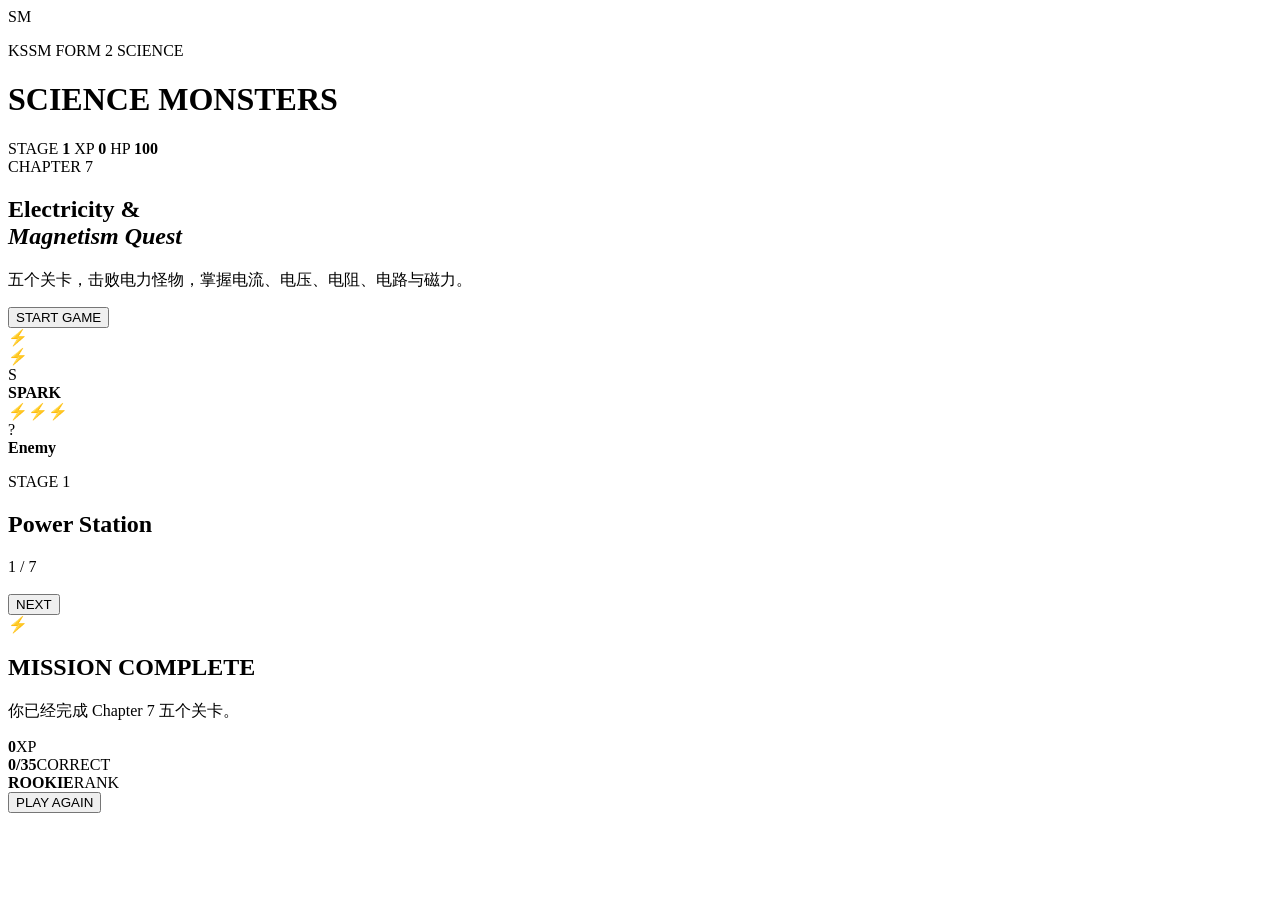
==== index.html @ d9c6d85f "Add Chapter 7 playable game interface" ====
<!doctype html>
<html lang="zh-CN">
<head>
  <meta charset="UTF-8">
  <meta name="viewport" content="width=device-width, initial-scale=1.0">
  <meta name="description" content="KSSM Form 2 Science Chapter 7 adventure game">
  <title>Science Monsters KSSM</title>
  <link rel="stylesheet" href="style.css">
</head>
<body>
  <main class="shell">
    <header class="topbar">
      <div class="brand">SM</div>
      <div>
        <p>KSSM FORM 2 SCIENCE</p>
        <h1>SCIENCE MONSTERS</h1>
      </div>
      <div class="hud">
        <span>STAGE <b id="hudStage">1</b></span>
        <span>XP <b id="hudXp">0</b></span>
        <span>HP <b id="hudHp">100</b></span>
      </div>
    </header>

    <section id="startScreen" class="start-screen">
      <div class="intro">
        <span class="chapter-chip">CHAPTER 7</span>
        <h2>Electricity &amp;<br><em>Magnetism Quest</em></h2>
        <p>五个关卡，击败电力怪物，掌握电流、电压、电阻、电路与磁力。</p>
        <button id="startBtn" class="primary">START GAME</button>
      </div>
      <div class="hero-art" aria-label="原创电系主角 Spark">
        <div class="spark-creature">
          <i class="ear left"></i><i class="ear right"></i>
          <i class="face"></i><i class="eye one"></i><i class="eye two"></i>
          <i class="cheek one"></i><i class="cheek two"></i><i class="tail"></i>
        </div>
        <div class="bolt bolt-a">⚡</div><div class="bolt bolt-b">⚡</div>
      </div>
    </section>

    <section id="gameScreen" class="game-screen hidden">
      <nav id="stageMap" class="stage-map" aria-label="Stage map"></nav>

      <div class="arena">
        <div class="fighter">
          <div class="player-avatar">S</div>
          <strong>SPARK</strong>
          <div class="hp-track"><i id="playerHpBar"></i></div>
        </div>

        <div id="attackFx" class="attack-fx hidden">⚡⚡⚡</div>

        <div class="fighter">
          <div id="enemyAvatar" class="enemy-avatar">?</div>
          <strong id="enemyName">Enemy</strong>
          <div class="hp-track"><i id="enemyHpBar"></i></div>
        </div>
      </div>

      <section class="battle-card">
        <div class="question-top">
          <div>
            <p id="stageLabel">STAGE 1</p>
            <h2 id="stageTitle">Power Station</h2>
          </div>
          <span id="counter">1 / 7</span>
        </div>
        <h3 id="question"></h3>
        <p id="questionZh"></p>
        <div id="answers" class="answers"></div>
        <div id="feedback" class="feedback hidden" aria-live="polite">
          <div><b id="feedbackTitle"></b><p id="explanation"></p></div>
          <button id="nextBtn">NEXT</button>
        </div>
      </section>
    </section>

    <section id="resultScreen" class="result-screen hidden">
      <div class="badge">⚡</div>
      <h2>MISSION COMPLETE</h2>
      <p>你已经完成 Chapter 7 五个关卡。</p>
      <div class="results-grid">
        <div><b id="finalXp">0</b><span>XP</span></div>
        <div><b id="finalCorrect">0/35</b><span>CORRECT</span></div>
        <div><b id="finalRank">ROOKIE</b><span>RANK</span></div>
      </div>
      <button id="restartBtn" class="primary">PLAY AGAIN</button>
    </section>
  </main>
  <script src="game.js"></script>
</body>
</html>
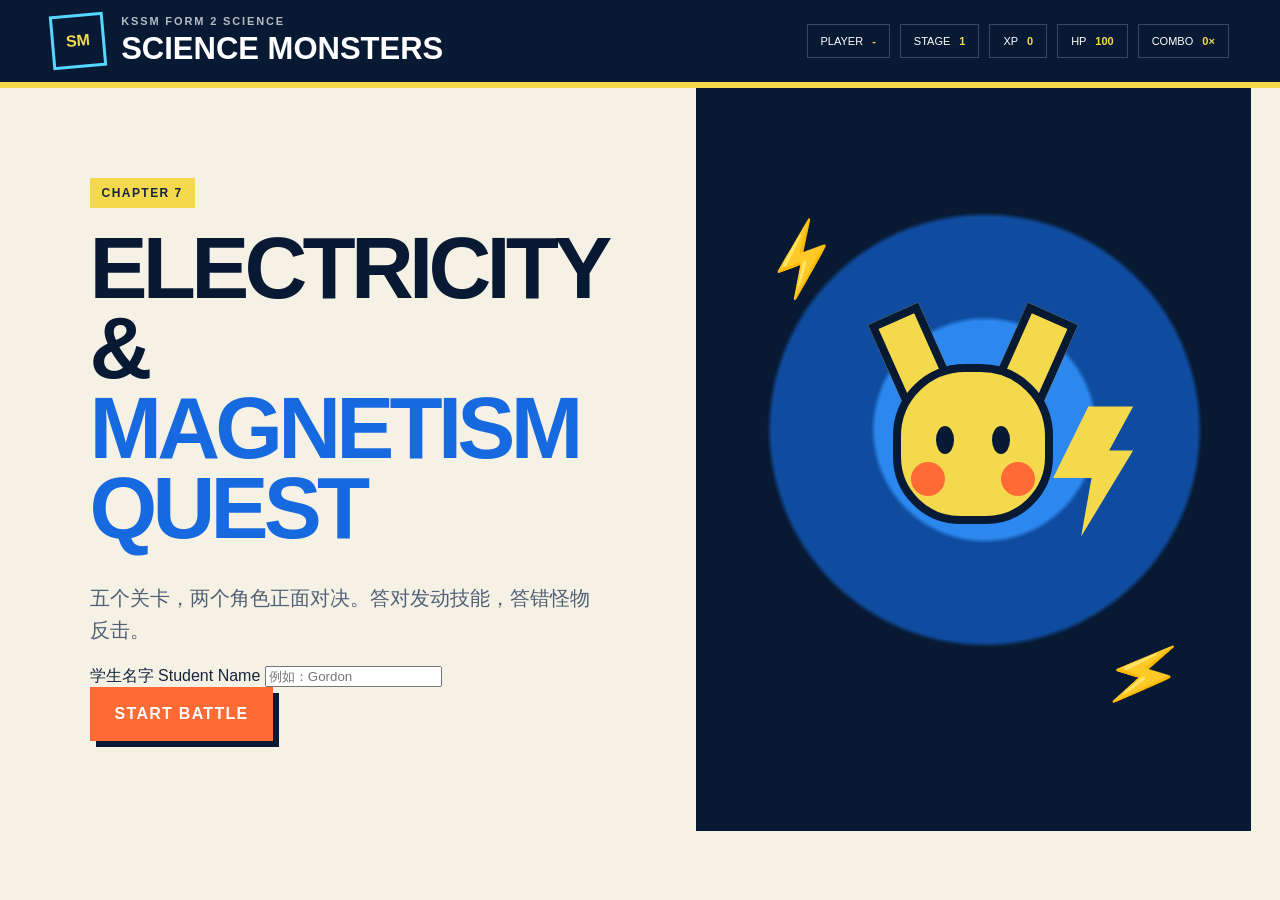
==== commit aba285de: "Upgrade battle UI and student review system" ====
--- a/index.html
+++ b/index.html
@@ -11,80 +11,56 @@
   <main class="shell">
     <header class="topbar">
       <div class="brand">SM</div>
-      <div>
-        <p>KSSM FORM 2 SCIENCE</p>
-        <h1>SCIENCE MONSTERS</h1>
-      </div>
-      <div class="hud">
-        <span>STAGE <b id="hudStage">1</b></span>
-        <span>XP <b id="hudXp">0</b></span>
-        <span>HP <b id="hudHp">100</b></span>
-      </div>
+      <div><p>KSSM FORM 2 SCIENCE</p><h1>SCIENCE MONSTERS</h1></div>
+      <div class="hud"><span>PLAYER <b id="hudName">-</b></span><span>STAGE <b id="hudStage">1</b></span><span>XP <b id="hudXp">0</b></span><span>HP <b id="hudHp">100</b></span><span>COMBO <b id="hudCombo">0×</b></span></div>
     </header>
 
     <section id="startScreen" class="start-screen">
       <div class="intro">
         <span class="chapter-chip">CHAPTER 7</span>
         <h2>Electricity &amp;<br><em>Magnetism Quest</em></h2>
-        <p>五个关卡，击败电力怪物，掌握电流、电压、电阻、电路与磁力。</p>
-        <button id="startBtn" class="primary">START GAME</button>
+        <p>五个关卡，两个角色正面对决。答对发动技能，答错怪物反击。</p>
+        <label class="name-box">学生名字 Student Name
+          <input id="studentName" maxlength="24" placeholder="例如：Gordon">
+        </label>
+        <button id="startBtn" class="primary">START BATTLE</button>
       </div>
       <div class="hero-art" aria-label="原创电系主角 Spark">
-        <div class="spark-creature">
-          <i class="ear left"></i><i class="ear right"></i>
-          <i class="face"></i><i class="eye one"></i><i class="eye two"></i>
-          <i class="cheek one"></i><i class="cheek two"></i><i class="tail"></i>
-        </div>
+        <div class="spark-creature"><i class="ear left"></i><i class="ear right"></i><i class="face"></i><i class="eye one"></i><i class="eye two"></i><i class="cheek one"></i><i class="cheek two"></i><i class="tail"></i></div>
         <div class="bolt bolt-a">⚡</div><div class="bolt bolt-b">⚡</div>
       </div>
     </section>
 
     <section id="gameScreen" class="game-screen hidden">
       <nav id="stageMap" class="stage-map" aria-label="Stage map"></nav>
-
-      <div class="arena">
-        <div class="fighter">
-          <div class="player-avatar">S</div>
-          <strong>SPARK</strong>
+      <div id="battleFlash" class="battle-flash"></div>
+      <div class="arena" id="arena">
+        <div class="fighter player-fighter" id="playerFighter">
+          <div class="nameplate"><span id="playerNamePlate">SPARK</span><small>Lv. 7</small></div>
+          <div class="player-avatar">⚡</div>
           <div class="hp-track"><i id="playerHpBar"></i></div>
         </div>
-
+        <div id="impactText" class="impact-text hidden">CRITICAL!</div>
         <div id="attackFx" class="attack-fx hidden">⚡⚡⚡</div>
-
-        <div class="fighter">
+        <div class="fighter enemy-fighter" id="enemyFighter">
+          <div class="nameplate"><span id="enemyName">Enemy</span><small>BOSS</small></div>
           <div id="enemyAvatar" class="enemy-avatar">?</div>
-          <strong id="enemyName">Enemy</strong>
           <div class="hp-track"><i id="enemyHpBar"></i></div>
         </div>
       </div>
 
       <section class="battle-card">
-        <div class="question-top">
-          <div>
-            <p id="stageLabel">STAGE 1</p>
-            <h2 id="stageTitle">Power Station</h2>
-          </div>
-          <span id="counter">1 / 7</span>
-        </div>
-        <h3 id="question"></h3>
-        <p id="questionZh"></p>
+        <div class="question-top"><div><p id="stageLabel">STAGE 1</p><h2 id="stageTitle">Power Station</h2></div><span id="counter">1 / 7</span></div>
+        <h3 id="question"></h3><p id="questionZh"></p>
         <div id="answers" class="answers"></div>
-        <div id="feedback" class="feedback hidden" aria-live="polite">
-          <div><b id="feedbackTitle"></b><p id="explanation"></p></div>
-          <button id="nextBtn">NEXT</button>
-        </div>
+        <div id="feedback" class="feedback hidden" aria-live="polite"><div><b id="feedbackTitle"></b><p id="explanation"></p></div><button id="nextBtn">NEXT</button></div>
       </section>
     </section>
 
     <section id="resultScreen" class="result-screen hidden">
-      <div class="badge">⚡</div>
-      <h2>MISSION COMPLETE</h2>
-      <p>你已经完成 Chapter 7 五个关卡。</p>
-      <div class="results-grid">
-        <div><b id="finalXp">0</b><span>XP</span></div>
-        <div><b id="finalCorrect">0/35</b><span>CORRECT</span></div>
-        <div><b id="finalRank">ROOKIE</b><span>RANK</span></div>
-      </div>
+      <div class="badge">⚡</div><h2>MISSION COMPLETE</h2><p><strong id="resultName"></strong>，你已经完成 Chapter 7 五个关卡。</p>
+      <div class="results-grid"><div><b id="finalXp">0</b><span>XP</span></div><div><b id="finalCorrect">0/35</b><span>CORRECT</span></div><div><b id="finalRank">ROOKIE</b><span>RANK</span></div><div><b id="bestCombo">0×</b><span>BEST COMBO</span></div></div>
+      <section id="reviewPanel" class="review-panel hidden"><div class="review-head"><div><p>收藏错题</p><h3>Wrong Answer Collection</h3></div><span id="wrongCount">0题</span></div><div id="reviewList"></div></section>
       <button id="restartBtn" class="primary">PLAY AGAIN</button>
     </section>
   </main>
--- a/style.css
+++ b/style.css
@@ -0,0 +1 @@
+:root{--navy:#081a33;--blue:#1769e0;--cyan:#54d8ff;--yellow:#f5d94d;--orange:#ff6a35;--cream:#f6f1e5;--white:#fff;--ink:#15263d;--good:#67b533;--bad:#d94c35}*{box-sizing:border-box}body{margin:0;background:#dfe8f1;color:var(--ink);font-family:Arial,Helvetica,sans-serif}.hidden{display:none!important}button{font:inherit}.shell{min-height:100vh;max-width:1400px;margin:auto;background:var(--cream);overflow:hidden}.topbar{min-height:84px;padding:14px 4vw;display:flex;align-items:center;gap:16px;background:var(--navy);color:#fff;border-bottom:6px solid var(--yellow)}.brand{width:54px;height:54px;display:grid;place-items:center;border:3px solid var(--cyan);font-weight:900;color:var(--yellow);transform:rotate(-5deg)}.topbar p{margin:0 0 4px;font-size:11px;letter-spacing:.17em;font-weight:900;opacity:.7}.topbar h1{margin:0;font-size:clamp(20px,2.5vw,31px)}.hud{margin-left:auto;display:flex;gap:10px}.hud span{border:1px solid #ffffff33;padding:10px 13px;font-size:11px}.hud b{color:var(--yellow);margin-left:6px}.start-screen{min-height:690px;display:grid;grid-template-columns:1.05fr .95fr}.intro{padding:clamp(42px,7vw,96px);display:flex;flex-direction:column;justify-content:center}.chapter-chip{align-self:flex-start;padding:8px 12px;background:var(--yellow);font-size:12px;font-weight:900;letter-spacing:.12em}.intro h2{margin:20px 0 14px;font-size:clamp(50px,6.8vw,92px);line-height:.92;letter-spacing:-.055em;text-transform:uppercase;color:var(--navy)}.intro h2 em{font-style:normal;color:var(--blue)}.intro p{max-width:670px;font-size:20px;line-height:1.6;color:#4f6076}.primary{width:max-content;border:0;background:var(--orange);color:#fff;padding:18px 25px;font-weight:900;letter-spacing:.08em;box-shadow:6px 6px 0 var(--navy);cursor:pointer}.primary:hover{transform:translate(3px,3px);box-shadow:3px 3px 0 var(--navy)}.hero-art{position:relative;min-height:600px;background:radial-gradient(circle at 52% 46%,#2c87ee 0 22%,#0f4c9f 23% 43%,var(--navy) 44%);overflow:hidden}.spark-creature{position:absolute;left:50%;top:48%;width:220px;height:220px;transform:translate(-50%,-50%)}.spark-creature i{position:absolute;display:block}.face{inset:30px;border-radius:45% 45% 42% 42%;background:var(--yellow);border:8px solid var(--navy)}.ear{width:55px;height:110px;background:var(--yellow);border:8px solid var(--navy);top:-25px}.ear.left{left:25px;transform:rotate(-24deg)}.ear.right{right:25px;transform:rotate(24deg)}.eye{width:18px;height:28px;background:var(--navy);border-radius:50%;top:92px}.eye.one{left:73px}.eye.two{right:73px}.cheek{width:34px;height:34px;background:var(--orange);border-radius:50%;top:128px}.cheek.one{left:48px}.cheek.two{right:48px}.tail{width:80px;height:130px;right:-50px;top:72px;background:var(--yellow);clip-path:polygon(44% 0,100% 0,70% 34%,100% 34%,35% 100%,48% 55%,0 55%)}.bolt{position:absolute;color:var(--yellow);font-size:64px}.bolt-a{left:12%;top:18%;transform:rotate(-20deg)}.bolt-b{right:12%;bottom:16%;transform:rotate(17deg)}.game-screen{padding:26px 5vw 40px;background:linear-gradient(135deg,#f6f1e5 0 70%,#dcecff 70%)}.stage-map{display:flex;align-items:center;justify-content:center;gap:10px;margin-bottom:24px}.stage-node{width:44px;height:44px;border-radius:50%;display:grid;place-items:center;border:3px solid var(--navy);background:#cbd5df;font-weight:900}.stage-node.active{background:var(--yellow)}.stage-node.done{background:#bfe78d}.stage-line{width:8%;max-width:90px;height:5px;background:var(--navy)}.arena{max-width:1000px;margin:0 auto 24px;padding:22px 30px;display:flex;align-items:center;justify-content:space-between;background:var(--navy);color:#fff;border:6px solid var(--yellow)}.fighter{width:180px;text-align:center}.fighter strong{display:block;margin:8px 0}.player-avatar,.enemy-avatar{width:120px;height:120px;margin:auto;display:grid;place-items:center;border-radius:28px;background:var(--yellow);color:var(--navy);font-size:52px;font-weight:900;border:6px solid #fff}.enemy-avatar{background:var(--orange);color:#fff}.hp-track{height:16px;background:#ffffff2b;border:2px solid #fff}.hp-track i{display:block;height:100%;width:100%;background:#7bd23d;transition:.35s}.attack-fx{font-size:58px;animation:zap .45s linear}@keyframes zap{0%{transform:scale(.6);opacity:0}50%{transform:scale(1.25);opacity:1}100%{transform:scale(1);opacity:0}}.battle-card{max-width:1000px;margin:auto;background:#fff;border:3px solid var(--navy);box-shadow:10px 10px 0 var(--navy);padding:clamp(22px,4vw,44px)}.question-top{display:flex;justify-content:space-between;align-items:flex-start}.question-top p{margin:0;color:var(--orange);font-size:12px;font-weight:900;letter-spacing:.13em}.question-top h2{margin:4px 0;font-size:27px}.question-top span{font-size:12px;font-weight:900}.battle-card h3{font-size:clamp(24px,3vw,38px);line-height:1.1;margin:24px 0 8px}.battle-card>p{color:#56677b;font-size:18px}.answers{display:grid;grid-template-columns:1fr 1fr;gap:12px;margin-top:24px}.answers button{min-height:66px;padding:13px 16px;text-align:left;background:#eef2f6;border:2px solid #aab6c3;font-weight:800;cursor:pointer}.answers button:hover{border-color:var(--blue);transform:translateY(-2px)}.answers button.correct{background:#e7ffd7;border-color:var(--good)}.answers button.wrong{background:#ffe3dc;border-color:var(--bad)}.answers button.dim{opacity:.45}.feedback{margin-top:18px;padding:16px 18px;display:flex;align-items:center;justify-content:space-between;border-left:8px solid var(--blue);background:#eef5ff}.feedback.good{border-color:var(--good);background:#efffe6}.feedback.bad{border-color:var(--bad);background:#fff0ec}.feedback p{margin:6px 0 0}.feedback button{border:0;background:var(--navy);color:#fff;padding:12px 18px;font-weight:900;cursor:pointer}.result-screen{min-height:680px;padding:60px 7vw;display:flex;flex-direction:column;align-items:center;justify-content:center;text-align:center}.badge{width:120px;height:120px;border-radius:50%;display:grid;place-items:center;background:var(--yellow);border:7px solid var(--navy);font-size:64px}.result-screen h2{font-size:clamp(44px,7vw,84px);margin:20px 0 8px;color:var(--navy)}.result-screen p{font-size:20px}.results-grid{display:flex;gap:12px;margin:20px 0 30px;flex-wrap:wrap;justify-content:center}.results-grid div{min-width:150px;padding:16px;background:#fff;border:2px solid var(--navy)}.results-grid b{display:block;font-size:28px}.results-grid span{font-size:11px;letter-spacing:.1em}@media(max-width:780px){.start-screen{grid-template-columns:1fr}.hero-art{min-height:380px}.intro{padding:38px 22px}.hud span:first-child{display:none}.answers{grid-template-columns:1fr}.arena{padding:16px}.fighter{width:125px}.player-avatar,.enemy-avatar{width:92px;height:92px}.attack-fx{font-size:34px}.stage-line{width:4%}}
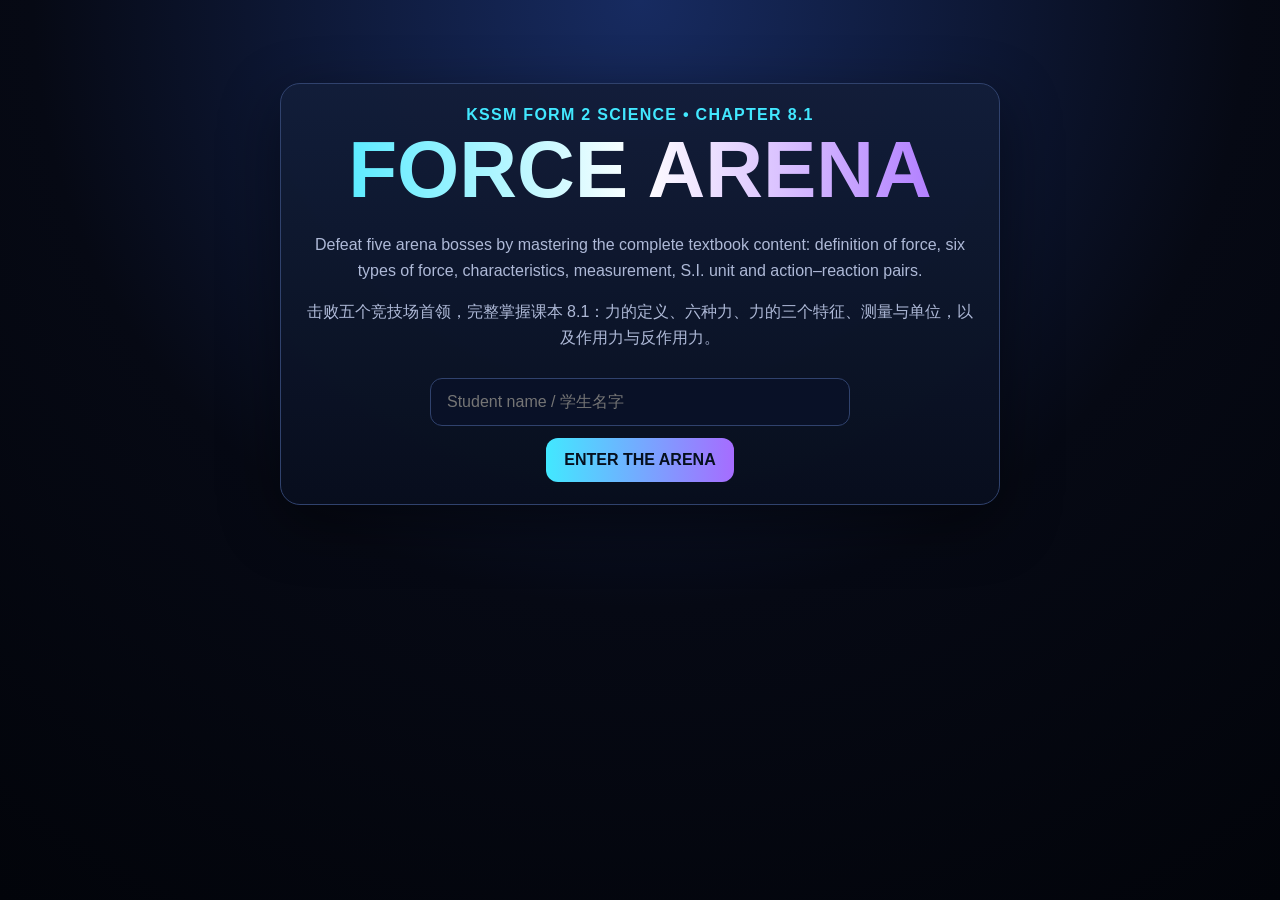
==== commit 18687360: "Replace Chapter 7 prototype with Force Arena Chapter 8.1" ====
--- a/index.html
+++ b/index.html
@@ -1,69 +1,49 @@
-<!doctype html>
-<html lang="zh-CN">
+<!DOCTYPE html>
+<html lang="en">
 <head>
-  <meta charset="UTF-8">
-  <meta name="viewport" content="width=device-width, initial-scale=1.0">
-  <meta name="description" content="KSSM Form 2 Science Chapter 7 adventure game">
-  <title>Science Monsters KSSM</title>
-  <link rel="stylesheet" href="style.css">
+<meta charset="UTF-8"><meta name="viewport" content="width=device-width,initial-scale=1.0">
+<title>Force Arena — Chapter 8.1</title>
+<style>
+:root{--bg:#060914;--panel:#10182d;--line:#30426d;--text:#f5f7ff;--muted:#aeb9d7;--cyan:#42e8ff;--purple:#a66cff;--gold:#ffd166;--red:#ff5470;--green:#4fe3a4}*{box-sizing:border-box}body{margin:0;font-family:Arial,sans-serif;background:radial-gradient(circle at top,#172b61,#060914 55%,#02040a);color:var(--text);min-height:100vh}button,input{font:inherit}.shell{max-width:1100px;margin:auto;padding:20px}.hidden{display:none!important}.card{background:linear-gradient(180deg,rgba(18,29,57,.97),rgba(8,14,29,.97));border:1px solid var(--line);border-radius:20px;padding:22px;box-shadow:0 18px 60px #0007}.start{max-width:720px;margin:7vh auto;text-align:center}.start h1{font-size:clamp(2.4rem,7vw,5rem);margin:0;background:linear-gradient(90deg,var(--cyan),#fff,var(--purple));-webkit-background-clip:text;color:transparent}.start p{color:var(--muted);line-height:1.6}.chapter{color:var(--cyan);font-weight:800;letter-spacing:.08em}.name{width:min(420px,100%);padding:14px 16px;border-radius:12px;border:1px solid var(--line);background:#091127;color:#fff;margin:12px 0}.primary,.secondary{padding:13px 18px;border-radius:12px;cursor:pointer;font-weight:800}.primary{border:0;background:linear-gradient(90deg,var(--cyan),var(--purple));color:#06101e}.secondary{border:1px solid var(--line);background:#111b36;color:#fff}.topbar{display:flex;justify-content:space-between;gap:12px;align-items:center;margin-bottom:14px}.brand{font-weight:900;letter-spacing:.08em}.hud{display:grid;grid-template-columns:1.2fr 1fr 1fr;gap:12px;margin-bottom:14px}.hudbox{background:#0d1630;border:1px solid var(--line);border-radius:14px;padding:12px}.label{font-size:.78rem;color:var(--muted);text-transform:uppercase;letter-spacing:.08em}.value{font-weight:800;margin-top:4px}.bar{height:12px;background:#250d19;border-radius:999px;overflow:hidden;margin-top:8px}.fill{height:100%;width:100%;background:linear-gradient(90deg,var(--red),#ff9f68);transition:.45s}.arena{position:relative;height:280px;overflow:hidden;border-radius:20px;border:1px solid var(--line);background:linear-gradient(#132a5d 0 58%,#18213c 58%);margin-bottom:14px}.stars{position:absolute;inset:0;background-image:radial-gradient(#fff 1px,transparent 1px);background-size:38px 38px;opacity:.22}.fighter{position:absolute;bottom:36px;width:150px;text-align:center;transition:.35s}.player{left:7%}.boss{right:7%}.sprite{font-size:78px;filter:drop-shadow(0 9px 10px #0008)}.fighter-name{font-weight:900}.attack{animation:attack .45s ease}.hit{animation:hit .45s ease}.shake{animation:shake .35s ease}@keyframes attack{50%{transform:translateX(110px) scale(1.08)}}@keyframes hit{25%,75%{transform:translateX(12px);filter:brightness(2)}}@keyframes shake{25%{transform:translateX(-9px)}75%{transform:translateX(9px)}}.question-grid{display:grid;grid-template-columns:1.4fr .6fr;gap:14px}.question h2{font-size:1.35rem;line-height:1.45;margin:8px 0}.cn{color:#d7def2}.answers{display:grid;grid-template-columns:1fr 1fr;gap:10px;margin-top:16px}.answer{min-height:66px;text-align:left;padding:13px;border-radius:13px;border:1px solid #31446f;background:#101b37;color:#fff;cursor:pointer}.answer:hover{border-color:var(--cyan);background:#14264a}.answer.correct{border-color:var(--green);background:#10382f}.answer.wrong{border-color:var(--red);background:#421827}.skill{border:1px solid var(--line);padding:10px;border-radius:12px;margin:8px 0;color:var(--muted)}.skill.unlocked{color:#fff;border-color:var(--gold);background:#2b2410}.feedback{margin-top:12px;padding:12px;border-radius:12px;background:#0a1228;border-left:4px solid var(--cyan);line-height:1.5}.next{margin-top:12px}.stage-banner{text-align:center;color:var(--gold);font-weight:900;margin:8px 0 14px}.result{max-width:900px;margin:30px auto}.score{font-size:3rem;font-weight:900;color:var(--gold)}.review-item{margin-top:12px;padding:16px;border:1px solid var(--line);border-radius:14px;background:#0c1530}.review-item b{color:var(--cyan)}.wrong-answer{color:#ff9eb0}.correct-answer{color:#7ff0bc}.explain{color:#d8e0f7;line-height:1.55}.controls{display:flex;gap:10px;flex-wrap:wrap;margin-top:18px}@media(max-width:760px){.hud{grid-template-columns:1fr}.question-grid{grid-template-columns:1fr}.answers{grid-template-columns:1fr}.arena{height:230px}.sprite{font-size:58px}.fighter{width:110px}.player{left:3%}.boss{right:3%}}
+</style>
 </head>
-<body>
-  <main class="shell">
-    <header class="topbar">
-      <div class="brand">SM</div>
-      <div><p>KSSM FORM 2 SCIENCE</p><h1>SCIENCE MONSTERS</h1></div>
-      <div class="hud"><span>PLAYER <b id="hudName">-</b></span><span>STAGE <b id="hudStage">1</b></span><span>XP <b id="hudXp">0</b></span><span>HP <b id="hudHp">100</b></span><span>COMBO <b id="hudCombo">0×</b></span></div>
-    </header>
-
-    <section id="startScreen" class="start-screen">
-      <div class="intro">
-        <span class="chapter-chip">CHAPTER 7</span>
-        <h2>Electricity &amp;<br><em>Magnetism Quest</em></h2>
-        <p>五个关卡，两个角色正面对决。答对发动技能，答错怪物反击。</p>
-        <label class="name-box">学生名字 Student Name
-          <input id="studentName" maxlength="24" placeholder="例如：Gordon">
-        </label>
-        <button id="startBtn" class="primary">START BATTLE</button>
-      </div>
-      <div class="hero-art" aria-label="原创电系主角 Spark">
-        <div class="spark-creature"><i class="ear left"></i><i class="ear right"></i><i class="face"></i><i class="eye one"></i><i class="eye two"></i><i class="cheek one"></i><i class="cheek two"></i><i class="tail"></i></div>
-        <div class="bolt bolt-a">⚡</div><div class="bolt bolt-b">⚡</div>
-      </div>
-    </section>
-
-    <section id="gameScreen" class="game-screen hidden">
-      <nav id="stageMap" class="stage-map" aria-label="Stage map"></nav>
-      <div id="battleFlash" class="battle-flash"></div>
-      <div class="arena" id="arena">
-        <div class="fighter player-fighter" id="playerFighter">
-          <div class="nameplate"><span id="playerNamePlate">SPARK</span><small>Lv. 7</small></div>
-          <div class="player-avatar">⚡</div>
-          <div class="hp-track"><i id="playerHpBar"></i></div>
-        </div>
-        <div id="impactText" class="impact-text hidden">CRITICAL!</div>
-        <div id="attackFx" class="attack-fx hidden">⚡⚡⚡</div>
-        <div class="fighter enemy-fighter" id="enemyFighter">
-          <div class="nameplate"><span id="enemyName">Enemy</span><small>BOSS</small></div>
-          <div id="enemyAvatar" class="enemy-avatar">?</div>
-          <div class="hp-track"><i id="enemyHpBar"></i></div>
-        </div>
-      </div>
-
-      <section class="battle-card">
-        <div class="question-top"><div><p id="stageLabel">STAGE 1</p><h2 id="stageTitle">Power Station</h2></div><span id="counter">1 / 7</span></div>
-        <h3 id="question"></h3><p id="questionZh"></p>
-        <div id="answers" class="answers"></div>
-        <div id="feedback" class="feedback hidden" aria-live="polite"><div><b id="feedbackTitle"></b><p id="explanation"></p></div><button id="nextBtn">NEXT</button></div>
-      </section>
-    </section>
-
-    <section id="resultScreen" class="result-screen hidden">
-      <div class="badge">⚡</div><h2>MISSION COMPLETE</h2><p><strong id="resultName"></strong>，你已经完成 Chapter 7 五个关卡。</p>
-      <div class="results-grid"><div><b id="finalXp">0</b><span>XP</span></div><div><b id="finalCorrect">0/35</b><span>CORRECT</span></div><div><b id="finalRank">ROOKIE</b><span>RANK</span></div><div><b id="bestCombo">0×</b><span>BEST COMBO</span></div></div>
-      <section id="reviewPanel" class="review-panel hidden"><div class="review-head"><div><p>收藏错题</p><h3>Wrong Answer Collection</h3></div><span id="wrongCount">0题</span></div><div id="reviewList"></div></section>
-      <button id="restartBtn" class="primary">PLAY AGAIN</button>
-    </section>
-  </main>
-  <script src="game.js"></script>
-</body>
-</html>+<body><div class="shell">
+<section id="startScreen" class="start card"><div class="chapter">KSSM FORM 2 SCIENCE • CHAPTER 8.1</div><h1>FORCE ARENA</h1><p>Defeat five arena bosses by mastering the complete textbook content: definition of force, six types of force, characteristics, measurement, S.I. unit and action–reaction pairs.</p><p>击败五个竞技场首领，完整掌握课本 8.1：力的定义、六种力、力的三个特征、测量与单位，以及作用力与反作用力。</p><input id="playerName" class="name" maxlength="24" placeholder="Student name / 学生名字"><br><button id="startBtn" class="primary" type="button">ENTER THE ARENA</button></section>
+<main id="gameScreen" class="hidden"><div class="topbar"><div><div class="brand">FORCE ARENA</div><div class="chapter">CHAPTER 8.1 • FORCE</div></div><div id="studentTag"></div></div><div class="hud"><div class="hudbox"><div class="label">Stage</div><div id="stageName" class="value"></div></div><div class="hudbox"><div class="label">Boss HP</div><div class="bar"><div id="bossHp" class="fill"></div></div></div><div class="hudbox"><div class="label">Score / Combo</div><div class="value"><span id="score">0</span> • <span id="combo">0</span>x</div></div></div><div id="stageBanner" class="stage-banner"></div><section class="arena"><div class="stars"></div><div id="player" class="fighter player"><div class="sprite">🛡️</div><div id="playerLabel" class="fighter-name">Guardian</div></div><div id="boss" class="fighter boss"><div id="bossSprite" class="sprite">🗿</div><div id="bossLabel" class="fighter-name">Boss</div></div></section><div class="question-grid"><section class="question card"><div class="label">Question <span id="qNumber"></span> / <span id="qTotal"></span></div><h2 id="questionEn"></h2><div id="questionCn" class="cn"></div><div id="answers" class="answers"></div><div id="feedback" class="feedback hidden" aria-live="polite"></div><button id="nextBtn" type="button" class="primary next hidden">NEXT ATTACK</button></section><aside class="card"><h3>Force Cores</h3><div id="skills"></div></aside></div></main>
+<section id="resultScreen" class="result card hidden"><div class="chapter">MISSION COMPLETE</div><h1 id="resultTitle"></h1><div id="resultScore" class="score"></div><p id="resultSummary"></p><h2>Error Review / 错题复盘</h2><div id="reviewList"></div><div class="controls"><button id="retryBtn" class="primary" type="button">PLAY AGAIN</button><button id="wrongOnlyBtn" class="secondary" type="button">RETRY WRONG QUESTIONS</button></div></section>
+</div><script>
+const stages=[{name:'Stage 1 — Push & Pull Gate',boss:'Stone Golem',sprite:'🗿',skill:'Push–Pull Core'},{name:'Stage 2 — Six Forces Hunt',boss:'Force Chimera',sprite:'🐲',skill:'Six Forces Core'},{name:'Stage 3 — Vector Tower',boss:'Arrow Sentinel',sprite:'🤖',skill:'Characteristics Core'},{name:'Stage 4 — Newton Lab',boss:'Balance Warden',sprite:'⚙️',skill:'Measurement Core'},{name:'Stage 5 — Reaction Rift',boss:'Newton Phantom',sprite:'👻',skill:'Action–Reaction Core'}];
+const questions=[
+{s:0,en:'Which statement gives the textbook definition of force?',cn:'哪一句是课本中“力”的定义？',o:['Force is only a push.','Force is a pull or a push upon an object.','Force is the speed of an object.','Force is the mass of an object.'],a:1,e:'Force is a pull or a push upon an object. 力就是作用在物体上的推或拉。'},
+{s:0,en:'A finger presses a light switch. Which basic action is shown?',cn:'手指按下电灯开关，属于哪一种基本动作？',o:['Pull','Push','Float','Stretch'],a:1,e:'Pressing a switch applies a push. 按开关是向物体施加推力。'},
+{s:0,en:'A person opens a can by lifting its ring. Which basic action is shown?',cn:'拉起罐头拉环开罐，属于哪一种基本动作？',o:['Pull','Push','Weight','Normal force'],a:0,e:'The ring is pulled upward. 拉环被向上拉，因此是 pull。'},
+{s:0,en:'Why are daily activities such as opening a door and lifting an object related to force?',cn:'为什么开门和提起物体等日常活动都与力有关？',o:['They always produce light.','They involve a push or a pull.','They reduce mass.','They change temperature.'],a:1,e:'Daily actions commonly involve pushing or pulling objects. 日常动作通常包含推或拉。'},
+{s:0,en:'A ball is thrown upward and later falls back. Which force pulls it toward Earth?',cn:'球被抛向上后又落回地面，是哪一种力把它拉向地球？',o:['Elastic force','Normal force','Gravitational force','Frictional force'],a:2,e:'Gravitational force points toward the centre of Earth. 重力指向地球中心。'},
+{s:1,en:'Which force resists movement between two surfaces in contact?',cn:'哪一种力会阻碍两个接触表面之间的运动？',o:['Buoyant force','Frictional force','Weight','Elastic force'],a:1,e:'Frictional force resists motion and acts opposite to the direction of motion. 摩擦力阻碍运动，方向与运动方向相反。'},
+{s:1,en:'A wooden block is harder to push on sandpaper than on a smooth table. Why?',cn:'木块在砂纸上比在光滑桌面更难推动，为什么？',o:['Sandpaper produces greater friction.','Sandpaper removes weight.','The normal force disappears.','The block has less mass.'],a:0,e:'A rougher surface produces greater frictional force. 表面越粗糙，摩擦力越大。'},
+{s:1,en:'Which force exists when a spring is stretched or compressed?',cn:'弹簧被拉长或压缩时会产生哪一种力？',o:['Elastic force','Gravitational force','Buoyant force','Normal force'],a:0,e:'Elastic force exists when a material is stretched or compressed. 材料被拉长或压缩时会产生弹力。'},
+{s:1,en:'A wooden block released under water rises to the surface. Which force pushes it upward?',cn:'木块在水下放手后上升到水面，哪一种力把它向上推？',o:['Weight','Frictional force','Buoyant force','Gravitational force'],a:2,e:'Buoyant force is the upward thrust exerted by a fluid. 浮力是流体对物体产生的向上推力。'},
+{s:1,en:'Which statement correctly distinguishes weight from gravitational force?',cn:'哪一句正确说明重量与重力的关系？',o:['Weight is the gravitational force acting on an object.','Weight is the same as mass.','Weight acts upward.','Gravitational force exists only in water.'],a:0,e:'Weight is defined as the gravitational force acting on an object. 重量是作用在物体上的重力。'},
+{s:2,en:'Which set lists all three characteristics of force?',cn:'哪一组选项列出力的三个特征？',o:['Mass, volume, density','Magnitude, direction, point of application','Speed, time, distance','Push, pull, weight'],a:1,e:'Force has magnitude, direction and point of application. 力具有大小、方向和作用点。'},
+{s:2,en:'In a force arrow, what does the arrowhead mainly show?',cn:'在力的箭头中，箭头主要表示什么？',o:['Magnitude','Direction','Mass','Surface area'],a:1,e:'The arrowhead shows the direction in which the force acts. 箭头指向表示力的方向。'},
+{s:2,en:'A box is pushed with 10 N. What does “10 N” describe?',cn:'箱子受到 10 N 的推力，“10 N”表示什么？',o:['Point of application','Direction','Magnitude of force','Mass of the box'],a:2,e:'The numerical value describes the magnitude or strength of the force. 数值表示力的大小。'},
+{s:2,en:'When a hammer removes a nail, where is the point of application of force?',cn:'锤子拔钉时，力的作用点在哪里？',o:['At the hammer head where force is concentrated','At the end of the table','At Earth’s centre','Anywhere on the handle'],a:0,e:'The point of application is the area where the applied force is concentrated. 作用点是力集中施加的位置。'},
+{s:2,en:'A force arrow points left, but the answer says the force acts right. What is wrong?',cn:'力箭头向左，但答案说力向右，错在哪里？',o:['Magnitude is wrong.','Direction is inconsistent with the arrow.','Unit must be kg.','Force has no direction.'],a:1,e:'Force has direction; the written direction must match the arrow. 力有方向，文字必须与箭头一致。'},
+{s:3,en:'Which instrument is used to measure force?',cn:'用什么仪器测量力？',o:['Metre rule','Thermometer','Spring balance','Measuring cylinder'],a:2,e:'Force is measured using a spring balance. 力使用弹簧秤测量。'},
+{s:3,en:'What is the S.I. unit of force?',cn:'力的国际单位是什么？',o:['kilogram (kg)','newton (N)','pascal (Pa)','metre (m)'],a:1,e:'The S.I. unit of force is newton, symbol N. 力的国际单位是牛顿，符号 N。'},
+{s:3,en:'On Earth, an object with a mass of 1 kg has a weight of approximately…',cn:'在地球上，质量为 1 kg 的物体重量约为多少？',o:['1 N','5 N','10 N','100 N'],a:2,e:'The textbook relationship is 1 kg → 10 N. 课本关系：1 kg 的物体重量约为 10 N。'},
+{s:3,en:'What happens to a spring balance reading when more identical weights are added?',cn:'增加相同的重物后，弹簧秤读数会怎样？',o:['It decreases.','It stays unchanged.','It increases.','It becomes zero.'],a:2,e:'More weights produce a greater total force, so the reading increases. 重物越多，总力越大，读数越高。'},
+{s:3,en:'Why is the spring balance reading higher when a block is pulled across sandpaper?',cn:'为什么木块在砂纸上被拉动时，弹簧秤读数更高？',o:['The block becomes heavier.','Sandpaper produces greater frictional force.','The balance measures temperature.','Buoyant force increases.'],a:1,e:'Greater friction requires a greater pulling force. 摩擦力越大，需要更大的拉力。'},
+{s:4,en:'State Newton’s Third Law correctly.',cn:'正确写出牛顿第三定律。',o:['Every force causes acceleration only.','For every action force, there is a reaction force of the same magnitude but opposite direction.','Action and reaction act in the same direction.','Reaction force is always smaller.'],a:1,e:'Action and reaction forces have the same magnitude and opposite directions. 作用力与反作用力大小相同、方向相反。'},
+{s:4,en:'A book remains stationary on a table. Which two forces are involved?',cn:'书静止在桌面上，涉及哪两种力？',o:['Weight downward and normal force upward','Friction upward and weight downward','Buoyant force downward and normal force upward','Elastic force and friction'],a:0,e:'Weight acts downward while the table exerts an equal upward normal force. 重量向下，桌面支持力向上。'},
+{s:4,en:'A wooden block floats steadily on water. Which condition is correct?',cn:'木块稳定漂浮时，哪一个条件正确？',o:['Weight is greater than buoyant force.','Buoyant force equals weight and acts upward.','Both forces act downward.','There is no gravitational force.'],a:1,e:'For steady floating, buoyant force upward equals weight downward. 稳定漂浮时，向上的浮力等于向下的重量。'},
+{s:4,en:'Two trolleys are released from a compressed spring between them. What happens?',cn:'两辆小车之间的压缩弹簧被释放后，会怎样？',o:['Both move in the same direction.','Only one experiences force.','They move in opposite directions due to an action–reaction pair.','They remain stationary.'],a:2,e:'Each trolley exerts an equal and opposite force on the other, so they move apart. 两车互相施加大小相同、方向相反的力。'},
+{s:4,en:'A footballer kicks a ball. Which pair represents action and reaction?',cn:'足球员踢球时，哪一组表示作用力与反作用力？',o:['Foot pushes ball; ball pushes foot in the opposite direction.','Foot pushes ball; gravity pushes upward.','Ball moves; ground disappears.','Foot and ball push in the same direction.'],a:0,e:'The foot pushes the ball, and the ball pushes the foot with an equal opposite force. 脚推球，球也以大小相同、方向相反的力推脚。'}];
+let pool=[...questions],index=0,score=0,combo=0,wrong=[],locked=false,currentStage=-1;const $=id=>document.getElementById(id);
+function start(customPool){const name=$('playerName').value.trim()||localStorage.getItem('forceArenaName')||'Guardian';localStorage.setItem('forceArenaName',name);pool=customPool||[...questions];index=0;score=0;combo=0;wrong=[];locked=false;currentStage=-1;$('playerLabel').textContent=name;$('studentTag').textContent=name;$('startScreen').classList.add('hidden');$('resultScreen').classList.add('hidden');$('gameScreen').classList.remove('hidden');renderSkills();loadQuestion()}
+function renderSkills(){$('skills').innerHTML=stages.map((x,i)=>`<div class="skill ${i<currentStage?'unlocked':''}">${i<currentStage?'✓ ':''}${x.skill}</div>`).join('')}
+function loadQuestion(){locked=false;$('feedback').classList.add('hidden');$('nextBtn').classList.add('hidden');if(index>=pool.length){finish();return}const q=pool[index],st=q.s;if(st!==currentStage){currentStage=st;$('stageBanner').textContent=stages[st].name;$('bossLabel').textContent=stages[st].boss;$('bossSprite').textContent=stages[st].sprite;renderSkills()}$('stageName').textContent=stages[st].name;$('qNumber').textContent=index+1;$('qTotal').textContent=pool.length;$('questionEn').textContent=q.en;$('questionCn').textContent=q.cn;$('score').textContent=score;$('combo').textContent=combo;const stageQs=pool.filter(x=>x.s===st),answered=pool.slice(0,index).filter(x=>x.s===st).length;$('bossHp').style.width=`${Math.max(0,100-(answered/stageQs.length)*100)}%`;$('answers').innerHTML='';q.o.forEach((opt,i)=>{const b=document.createElement('button');b.type='button';b.className='answer';b.innerHTML=`<b>${String.fromCharCode(65+i)}.</b> ${opt}`;b.addEventListener('click',()=>answer(i,b));$('answers').appendChild(b)})}
+function answer(choice,button){if(locked)return;locked=true;const q=pool[index],buttons=[...document.querySelectorAll('.answer')];buttons.forEach((b,i)=>{b.disabled=true;if(i===q.a)b.classList.add('correct')});if(choice===q.a){combo++;score+=100+Math.min(combo,10)*10;$('feedback').innerHTML=`<b>Critical hit!</b><br>${q.e}`;$('player').classList.add('attack');$('boss').classList.add('hit');setTimeout(()=>{$('player').classList.remove('attack');$('boss').classList.remove('hit')},500)}else{combo=0;button.classList.add('wrong');wrong.push({...q,chosen:choice});$('feedback').innerHTML=`<b>Boss counterattack.</b><br>Correct answer: <b>${q.o[q.a]}</b><br>${q.e}`;$('boss').classList.add('attack');$('player').classList.add('shake');setTimeout(()=>{$('boss').classList.remove('attack');$('player').classList.remove('shake')},500)}$('score').textContent=score;$('combo').textContent=combo;$('feedback').classList.remove('hidden');$('nextBtn').classList.remove('hidden')}
+function finish(){$('gameScreen').classList.add('hidden');$('resultScreen').classList.remove('hidden');const total=pool.length,correct=total-wrong.length,pct=Math.round(correct/total*100);$('resultTitle').textContent=pct>=90?'FORCE MASTER':pct>=70?'ARENA CLEARED':'TRAINING REQUIRED';$('resultScore').textContent=`${correct}/${total} • ${pct}%`;$('resultSummary').textContent=pct>=90?'Excellent. You have mastered the key knowledge in textbook Section 8.1.':pct>=70?'Good foundation. Review the errors below before challenging the arena again.':'Important concepts are still unstable. Study each explanation below and retry the wrong questions.';$('reviewList').innerHTML=wrong.length?wrong.map((q,i)=>`<article class="review-item"><div class="label">Error ${i+1}</div><p><b>${q.en}</b><br>${q.cn}</p><p class="wrong-answer">Your answer: ${q.o[q.chosen]}</p><p class="correct-answer">Correct answer: ${q.o[q.a]}</p><p class="explain">${q.e}</p></article>`).join(''):'<div class="review-item"><b>Perfect clear.</b><p>No wrong answers. 全部正确，没有错题。</p></div>';$('wrongOnlyBtn').disabled=wrong.length===0;window.scrollTo({top:0,behavior:'smooth'})}
+$('startBtn').addEventListener('click',()=>start());$('nextBtn').addEventListener('click',()=>{index++;loadQuestion()});$('retryBtn').addEventListener('click',()=>start());$('wrongOnlyBtn').addEventListener('click',()=>{const retry=wrong.map(x=>questions.find(q=>q.en===x.en));start(retry)});$('playerName').value=localStorage.getItem('forceArenaName')||'';$('playerName').addEventListener('keydown',e=>{if(e.key==='Enter')start()});
+</script></body></html>
